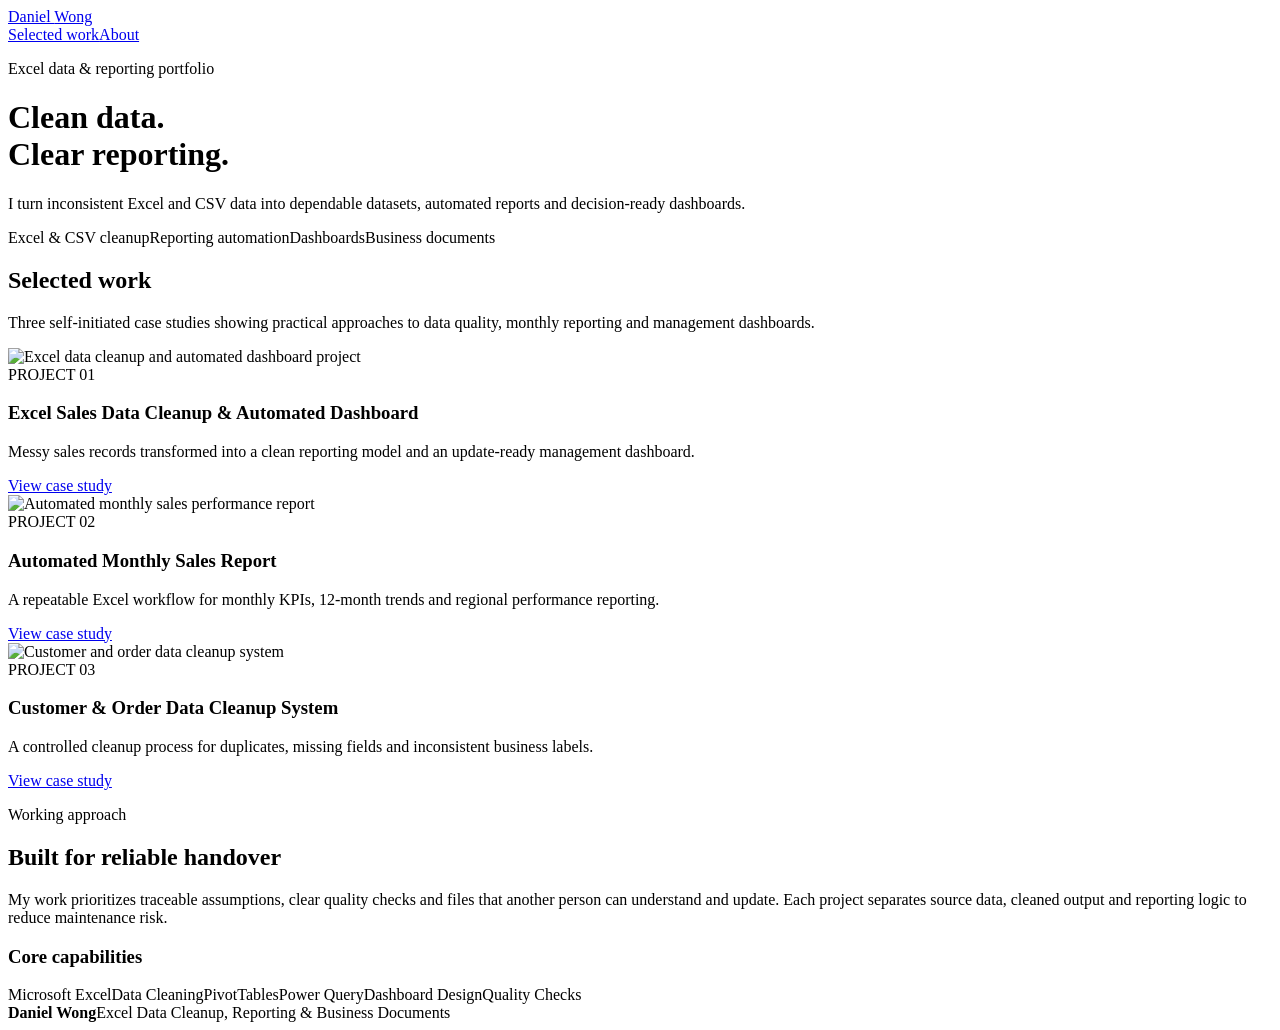
==== index.html @ c6e4399c "Create Daniel Wong portfolio site" ====
<!doctype html><html lang="en"><head><meta charset="utf-8"><meta name="viewport" content="width=device-width,initial-scale=1"><title>Daniel Wong | Excel Data & Reporting Portfolio</title><meta name="description" content="Selected Excel data cleanup, reporting automation and dashboard projects by Daniel Wong."><link rel="icon" type="image/svg+xml" href="data:image/svg+xml,%3Csvg xmlns='http://www.w3.org/2000/svg' viewBox='0 0 64 64'%3E%3Crect width='64' height='64' rx='14' fill='%230a2136'/%3E%3Cpath d='M17 16h18c9 0 15 6 15 16S44 48 35 48H17z' fill='%2329d5a1'/%3E%3Cpath d='M26 24h8c5 0 7 3 7 8s-2 8-7 8h-8z' fill='%230a2136'/%3E%3C/svg%3E"><link rel="stylesheet" href="/styles.css"></head><body><nav class="nav"><div class="shell nav-inner"><a class="brand" href="/">Daniel <span>Wong</span></a><div class="nav-links"><a href="#work">Selected work</a><a href="#about">About</a></div></div></nav><header class="hero"><div class="shell"><p class="eyebrow">Excel data &amp; reporting portfolio</p><h1>Clean data.<br>Clear reporting.</h1><p class="hero-copy">I turn inconsistent Excel and CSV data into dependable datasets, automated reports and decision-ready dashboards.</p><div class="hero-meta"><span class="pill">Excel &amp; CSV cleanup</span><span class="pill">Reporting automation</span><span class="pill">Dashboards</span><span class="pill">Business documents</span></div></div></header><main><section class="section" id="work"><div class="shell"><div class="section-head"><h2>Selected work</h2><p>Three self-initiated case studies showing practical approaches to data quality, monthly reporting and management dashboards.</p></div><div class="grid"><article class="card"><div class="card-media"><img src="/assets/project-01-excel-dashboard.png" alt="Excel data cleanup and automated dashboard project"></div><div class="card-body"><span class="card-no">PROJECT 01</span><h3>Excel Sales Data Cleanup &amp; Automated Dashboard</h3><p>Messy sales records transformed into a clean reporting model and an update-ready management dashboard.</p><a class="card-link" href="/projects/excel-data-cleanup/">View case study</a></div></article><article class="card"><div class="card-media"><img src="/assets/project-02-monthly-sales-report.png" alt="Automated monthly sales performance report"></div><div class="card-body"><span class="card-no">PROJECT 02</span><h3>Automated Monthly Sales Report</h3><p>A repeatable Excel workflow for monthly KPIs, 12-month trends and regional performance reporting.</p><a class="card-link" href="/projects/monthly-sales-report/">View case study</a></div></article><article class="card"><div class="card-media"><img src="/assets/project-03-data-cleanup.png" alt="Customer and order data cleanup system"></div><div class="card-body"><span class="card-no">PROJECT 03</span><h3>Customer &amp; Order Data Cleanup System</h3><p>A controlled cleanup process for duplicates, missing fields and inconsistent business labels.</p><a class="card-link" href="/projects/customer-order-cleanup/">View case study</a></div></article></div></div></section><section class="section" id="about"><div class="shell approach"><div class="panel"><p class="eyebrow">Working approach</p><h2>Built for reliable handover</h2><p>My work prioritizes traceable assumptions, clear quality checks and files that another person can understand and update. Each project separates source data, cleaned output and reporting logic to reduce maintenance risk.</p></div><div class="panel"><h3>Core capabilities</h3><div class="skill-list"><span class="skill">Microsoft Excel</span><span class="skill">Data Cleaning</span><span class="skill">PivotTables</span><span class="skill">Power Query</span><span class="skill">Dashboard Design</span><span class="skill">Quality Checks</span></div></div></div></section></main><footer class="footer"><div class="shell footer-inner"><strong>Daniel Wong</strong><span>Excel Data Cleanup, Reporting &amp; Business Documents</span></div></footer></body></html>
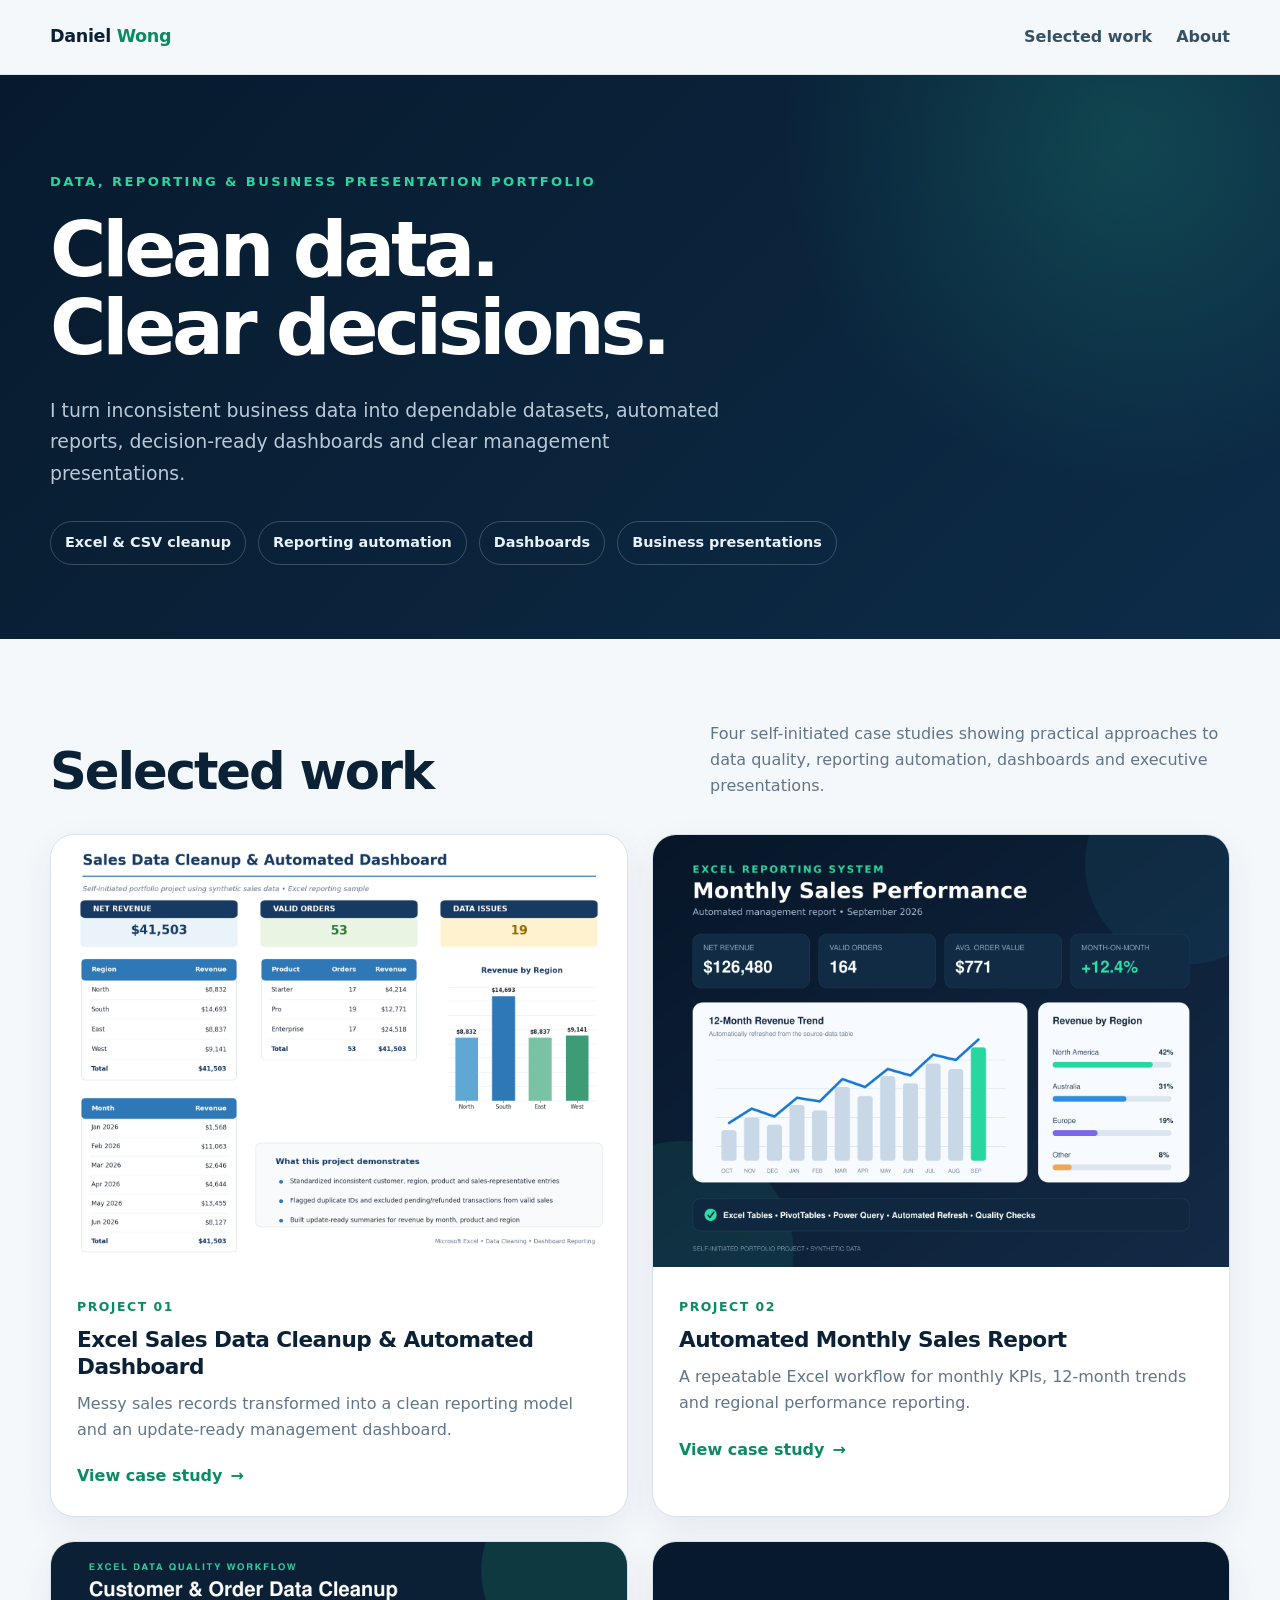
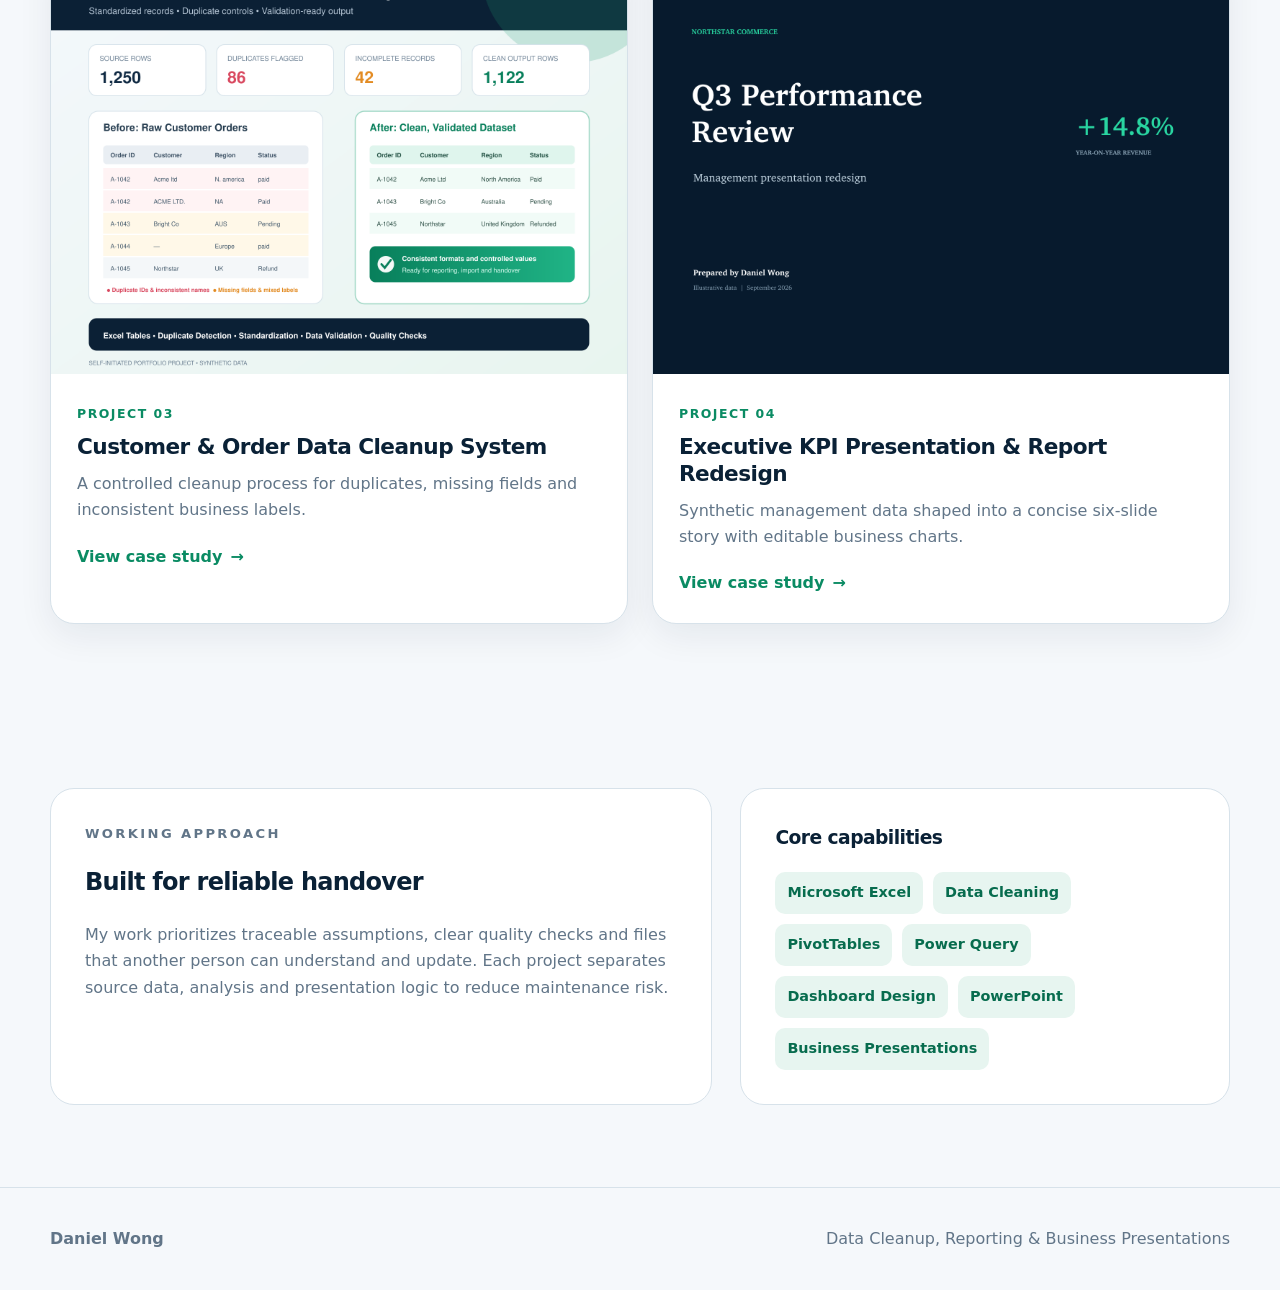
==== commit 618d1394: "Add executive presentation portfolio case study" ====
--- a/index.html
+++ b/index.html
@@ -1 +1,26 @@
-<!doctype html><html lang="en"><head><meta charset="utf-8"><meta name="viewport" content="width=device-width,initial-scale=1"><title>Daniel Wong | Excel Data & Reporting Portfolio</title><meta name="description" content="Selected Excel data cleanup, reporting automation and dashboard projects by Daniel Wong."><link rel="icon" type="image/svg+xml" href="data:image/svg+xml,%3Csvg xmlns='http://www.w3.org/2000/svg' viewBox='0 0 64 64'%3E%3Crect width='64' height='64' rx='14' fill='%230a2136'/%3E%3Cpath d='M17 16h18c9 0 15 6 15 16S44 48 35 48H17z' fill='%2329d5a1'/%3E%3Cpath d='M26 24h8c5 0 7 3 7 8s-2 8-7 8h-8z' fill='%230a2136'/%3E%3C/svg%3E"><link rel="stylesheet" href="/styles.css"></head><body><nav class="nav"><div class="shell nav-inner"><a class="brand" href="/">Daniel <span>Wong</span></a><div class="nav-links"><a href="#work">Selected work</a><a href="#about">About</a></div></div></nav><header class="hero"><div class="shell"><p class="eyebrow">Excel data &amp; reporting portfolio</p><h1>Clean data.<br>Clear reporting.</h1><p class="hero-copy">I turn inconsistent Excel and CSV data into dependable datasets, automated reports and decision-ready dashboards.</p><div class="hero-meta"><span class="pill">Excel &amp; CSV cleanup</span><span class="pill">Reporting automation</span><span class="pill">Dashboards</span><span class="pill">Business documents</span></div></div></header><main><section class="section" id="work"><div class="shell"><div class="section-head"><h2>Selected work</h2><p>Three self-initiated case studies showing practical approaches to data quality, monthly reporting and management dashboards.</p></div><div class="grid"><article class="card"><div class="card-media"><img src="/assets/project-01-excel-dashboard.png" alt="Excel data cleanup and automated dashboard project"></div><div class="card-body"><span class="card-no">PROJECT 01</span><h3>Excel Sales Data Cleanup &amp; Automated Dashboard</h3><p>Messy sales records transformed into a clean reporting model and an update-ready management dashboard.</p><a class="card-link" href="/projects/excel-data-cleanup/">View case study</a></div></article><article class="card"><div class="card-media"><img src="/assets/project-02-monthly-sales-report.png" alt="Automated monthly sales performance report"></div><div class="card-body"><span class="card-no">PROJECT 02</span><h3>Automated Monthly Sales Report</h3><p>A repeatable Excel workflow for monthly KPIs, 12-month trends and regional performance reporting.</p><a class="card-link" href="/projects/monthly-sales-report/">View case study</a></div></article><article class="card"><div class="card-media"><img src="/assets/project-03-data-cleanup.png" alt="Customer and order data cleanup system"></div><div class="card-body"><span class="card-no">PROJECT 03</span><h3>Customer &amp; Order Data Cleanup System</h3><p>A controlled cleanup process for duplicates, missing fields and inconsistent business labels.</p><a class="card-link" href="/projects/customer-order-cleanup/">View case study</a></div></article></div></div></section><section class="section" id="about"><div class="shell approach"><div class="panel"><p class="eyebrow">Working approach</p><h2>Built for reliable handover</h2><p>My work prioritizes traceable assumptions, clear quality checks and files that another person can understand and update. Each project separates source data, cleaned output and reporting logic to reduce maintenance risk.</p></div><div class="panel"><h3>Core capabilities</h3><div class="skill-list"><span class="skill">Microsoft Excel</span><span class="skill">Data Cleaning</span><span class="skill">PivotTables</span><span class="skill">Power Query</span><span class="skill">Dashboard Design</span><span class="skill">Quality Checks</span></div></div></div></section></main><footer class="footer"><div class="shell footer-inner"><strong>Daniel Wong</strong><span>Excel Data Cleanup, Reporting &amp; Business Documents</span></div></footer></body></html>
+<!doctype html>
+<html lang="en">
+<head>
+  <meta charset="utf-8">
+  <meta name="viewport" content="width=device-width,initial-scale=1">
+  <title>Daniel Wong | Data, Reporting &amp; Presentation Portfolio</title>
+  <meta name="description" content="Selected Excel data cleanup, reporting automation, dashboard and business presentation projects by Daniel Wong.">
+  <link rel="icon" type="image/svg+xml" href="data:image/svg+xml,%3Csvg xmlns='http://www.w3.org/2000/svg' viewBox='0 0 64 64'%3E%3Crect width='64' height='64' rx='14' fill='%230a2136'/%3E%3Cpath d='M17 16h18c9 0 15 6 15 16S44 48 35 48H17z' fill='%2329d5a1'/%3E%3Cpath d='M26 24h8c5 0 7 3 7 8s-2 8-7 8h-8z' fill='%230a2136'/%3E%3C/svg%3E">
+  <link rel="stylesheet" href="/styles.css">
+  <style>@media(min-width:901px){.grid{grid-template-columns:repeat(2,1fr)}}</style>
+</head>
+<body>
+  <nav class="nav"><div class="shell nav-inner"><a class="brand" href="/">Daniel <span>Wong</span></a><div class="nav-links"><a href="#work">Selected work</a><a href="#about">About</a></div></div></nav>
+  <header class="hero"><div class="shell"><p class="eyebrow">Data, reporting &amp; business presentation portfolio</p><h1>Clean data.<br>Clear decisions.</h1><p class="hero-copy">I turn inconsistent business data into dependable datasets, automated reports, decision-ready dashboards and clear management presentations.</p><div class="hero-meta"><span class="pill">Excel &amp; CSV cleanup</span><span class="pill">Reporting automation</span><span class="pill">Dashboards</span><span class="pill">Business presentations</span></div></div></header>
+  <main>
+    <section class="section" id="work"><div class="shell"><div class="section-head"><h2>Selected work</h2><p>Four self-initiated case studies showing practical approaches to data quality, reporting automation, dashboards and executive presentations.</p></div><div class="grid">
+      <article class="card"><div class="card-media"><img src="/assets/project-01-excel-dashboard.png" alt="Excel data cleanup and automated dashboard project"></div><div class="card-body"><span class="card-no">PROJECT 01</span><h3>Excel Sales Data Cleanup &amp; Automated Dashboard</h3><p>Messy sales records transformed into a clean reporting model and an update-ready management dashboard.</p><a class="card-link" href="/projects/excel-data-cleanup/">View case study</a></div></article>
+      <article class="card"><div class="card-media"><img src="/assets/project-02-monthly-sales-report.png" alt="Automated monthly sales performance report"></div><div class="card-body"><span class="card-no">PROJECT 02</span><h3>Automated Monthly Sales Report</h3><p>A repeatable Excel workflow for monthly KPIs, 12-month trends and regional performance reporting.</p><a class="card-link" href="/projects/monthly-sales-report/">View case study</a></div></article>
+      <article class="card"><div class="card-media"><img src="/assets/project-03-data-cleanup.png" alt="Customer and order data cleanup system"></div><div class="card-body"><span class="card-no">PROJECT 03</span><h3>Customer &amp; Order Data Cleanup System</h3><p>A controlled cleanup process for duplicates, missing fields and inconsistent business labels.</p><a class="card-link" href="/projects/customer-order-cleanup/">View case study</a></div></article>
+      <article class="card"><div class="card-media"><img src="/assets/project-04-executive-presentation.png" alt="Executive KPI presentation and management report redesign"></div><div class="card-body"><span class="card-no">PROJECT 04</span><h3>Executive KPI Presentation &amp; Report Redesign</h3><p>Synthetic management data shaped into a concise six-slide story with editable business charts.</p><a class="card-link" href="/projects/executive-kpi-presentation/">View case study</a></div></article>
+    </div></div></section>
+    <section class="section" id="about"><div class="shell approach"><div class="panel"><p class="eyebrow">Working approach</p><h2>Built for reliable handover</h2><p>My work prioritizes traceable assumptions, clear quality checks and files that another person can understand and update. Each project separates source data, analysis and presentation logic to reduce maintenance risk.</p></div><div class="panel"><h3>Core capabilities</h3><div class="skill-list"><span class="skill">Microsoft Excel</span><span class="skill">Data Cleaning</span><span class="skill">PivotTables</span><span class="skill">Power Query</span><span class="skill">Dashboard Design</span><span class="skill">PowerPoint</span><span class="skill">Business Presentations</span></div></div></div></section>
+  </main>
+  <footer class="footer"><div class="shell footer-inner"><strong>Daniel Wong</strong><span>Data Cleanup, Reporting &amp; Business Presentations</span></div></footer>
+</body>
+</html>
--- a/styles.css
+++ b/styles.css
@@ -0,0 +1,2 @@
+:root{--ink:#0a2136;--muted:#617588;--line:#d7e2ea;--paper:#f5f8fb;--white:#fff;--green:#0a8b63;--mint:#29d5a1;--blue:#1877d2;--orange:#e68b1e;--red:#d9485f;--shadow:0 18px 55px rgba(7,31,52,.12)}
+*{box-sizing:border-box}html{scroll-behavior:smooth}body{margin:0;background:var(--paper);color:var(--ink);font-family:Inter,ui-sans-serif,system-ui,-apple-system,BlinkMacSystemFont,"Segoe UI",sans-serif;font-size:16px;line-height:1.65}a{color:inherit}img{display:block;max-width:100%}.shell{width:min(1180px,calc(100% - 40px));margin:auto}.nav{position:sticky;top:0;z-index:10;background:rgba(245,248,251,.92);backdrop-filter:blur(16px);border-bottom:1px solid rgba(215,226,234,.85)}.nav-inner{height:74px;display:flex;align-items:center;justify-content:space-between}.brand{text-decoration:none;font-weight:800;letter-spacing:-.02em;font-size:1.1rem}.brand span{color:var(--green)}.nav-links{display:flex;gap:24px;align-items:center}.nav-links a{text-decoration:none;color:#365066;font-weight:650}.nav-links a:hover{color:var(--green)}.hero{padding:96px 0 74px;background:radial-gradient(circle at 88% 12%,rgba(41,213,161,.19),transparent 28%),linear-gradient(135deg,#071a2d,#0d2c48);color:#fff}.eyebrow{margin:0 0 18px;color:var(--mint);font-weight:800;letter-spacing:.18em;text-transform:uppercase;font-size:.82rem}.hero h1,.project-hero h1{max-width:900px;margin:0;font-size:clamp(2.7rem,6vw,5.7rem);line-height:1.02;letter-spacing:-.055em}.hero-copy{max-width:690px;margin:28px 0 0;color:#b9c9d7;font-size:1.18rem}.hero-meta{display:flex;flex-wrap:wrap;gap:12px;margin-top:32px}.pill{display:inline-flex;padding:9px 14px;border:1px solid rgba(255,255,255,.2);border-radius:999px;color:#e7f1f8;font-weight:650;font-size:.9rem}.section{padding:82px 0}.section-head{display:flex;align-items:end;justify-content:space-between;gap:30px;margin-bottom:34px}.section-head h2{margin:0;font-size:clamp(2rem,4vw,3.2rem);line-height:1.1;letter-spacing:-.04em}.section-head p{max-width:520px;margin:0;color:var(--muted)}.grid{display:grid;grid-template-columns:repeat(3,1fr);gap:24px}.card{background:var(--white);border:1px solid var(--line);border-radius:24px;overflow:hidden;box-shadow:0 12px 35px rgba(10,33,54,.07);transition:transform .2s ease,box-shadow .2s ease}.card:hover{transform:translateY(-5px);box-shadow:var(--shadow)}.card-media{aspect-ratio:4/3;overflow:hidden;background:#dbe7ef}.card-media img{width:100%;height:100%;object-fit:cover}.card-body{padding:26px}.card-no{color:var(--green);font-weight:800;letter-spacing:.12em;font-size:.78rem}.card h3{margin:8px 0 10px;font-size:1.35rem;line-height:1.24;letter-spacing:-.025em}.card p{margin:0 0 20px;color:var(--muted)}.card-link{display:inline-flex;align-items:center;gap:8px;text-decoration:none;font-weight:800;color:var(--green)}.card-link:after{content:"→";transition:transform .2s}.card-link:hover:after{transform:translateX(4px)}.approach{display:grid;grid-template-columns:1.15fr .85fr;gap:28px}.panel{background:#fff;border:1px solid var(--line);border-radius:24px;padding:34px}.panel h2,.panel h3{margin-top:0;letter-spacing:-.03em}.panel p{color:var(--muted)}.skill-list{display:flex;flex-wrap:wrap;gap:10px}.skill{padding:9px 12px;background:#e7f5f0;color:#076c4e;border-radius:10px;font-weight:750;font-size:.9rem}.footer{padding:38px 0;border-top:1px solid var(--line);color:var(--muted)}.footer-inner{display:flex;justify-content:space-between;gap:20px}.project-hero{padding:78px 0 58px;background:linear-gradient(135deg,#071a2d,#0d2c48);color:#fff}.project-hero h1{font-size:clamp(2.6rem,5.6vw,5rem)}.project-sub{max-width:760px;margin:22px 0 0;color:#bdcbd7;font-size:1.1rem}.back{display:inline-flex;margin-bottom:30px;color:var(--mint);text-decoration:none;font-weight:800}.case-wrap{padding:54px 0 86px}.case-image{border-radius:26px;overflow:hidden;box-shadow:var(--shadow);border:1px solid #c8d8e3}.stats{display:grid;grid-template-columns:repeat(4,1fr);gap:14px;margin:28px 0}.stat{background:#fff;border:1px solid var(--line);border-radius:18px;padding:22px}.stat span{display:block;color:var(--muted);font-size:.78rem;font-weight:800;letter-spacing:.08em;text-transform:uppercase}.stat strong{display:block;margin-top:7px;font-size:1.75rem;letter-spacing:-.04em}.case-grid{display:grid;grid-template-columns:1.4fr .6fr;gap:28px;margin-top:28px}.copy{background:#fff;border:1px solid var(--line);border-radius:24px;padding:38px}.copy h2{font-size:1.75rem;letter-spacing:-.035em;margin:0 0 14px}.copy h2:not(:first-child){margin-top:34px}.copy p,.copy li{color:#50677a}.copy ul{padding-left:22px}.side{display:flex;flex-direction:column;gap:18px}.download{display:block;text-align:center;padding:13px 18px;background:var(--green);color:#fff;text-decoration:none;border-radius:12px;font-weight:800}.note{padding:18px;background:#fff8e7;border:1px solid #f2d89a;border-radius:15px;color:#6f5720;font-size:.93rem}.project-nav{display:flex;justify-content:space-between;gap:18px;margin-top:30px}.project-nav a{flex:1;background:#fff;border:1px solid var(--line);border-radius:16px;padding:18px;text-decoration:none;font-weight:800}.project-nav a:last-child{text-align:right}@media(max-width:900px){.grid,.stats{grid-template-columns:1fr 1fr}.approach,.case-grid{grid-template-columns:1fr}.hero{padding-top:72px}.nav-links a:first-child{display:none}}@media(max-width:620px){.shell{width:min(100% - 26px,1180px)}.nav-inner{height:66px}.nav-links{gap:14px}.hero{padding:58px 0}.section{padding:58px 0}.section-head{display:block}.section-head p{margin-top:14px}.grid,.stats{grid-template-columns:1fr}.card-body,.panel,.copy{padding:24px}.project-hero{padding:54px 0 42px}.case-wrap{padding-top:28px}.footer-inner,.project-nav{display:block}.project-nav a{display:block;margin-top:12px;text-align:left!important}}
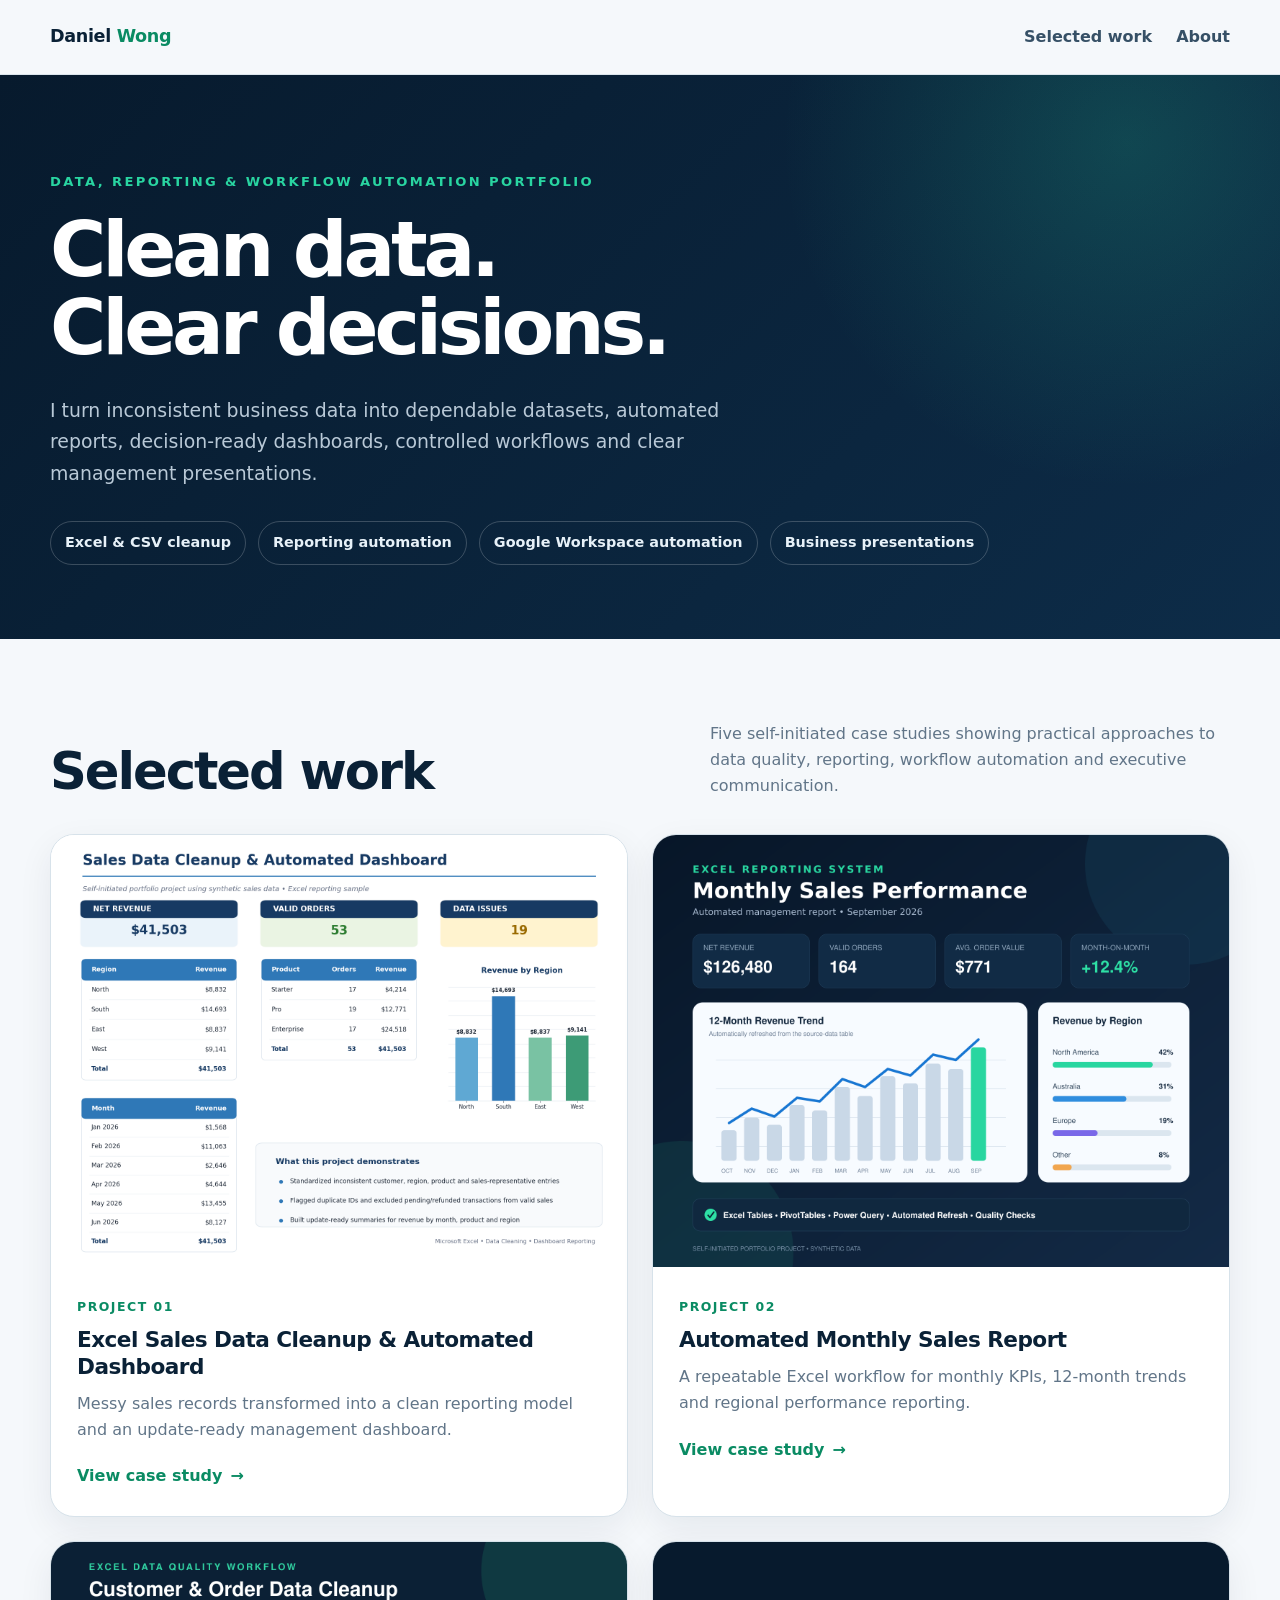
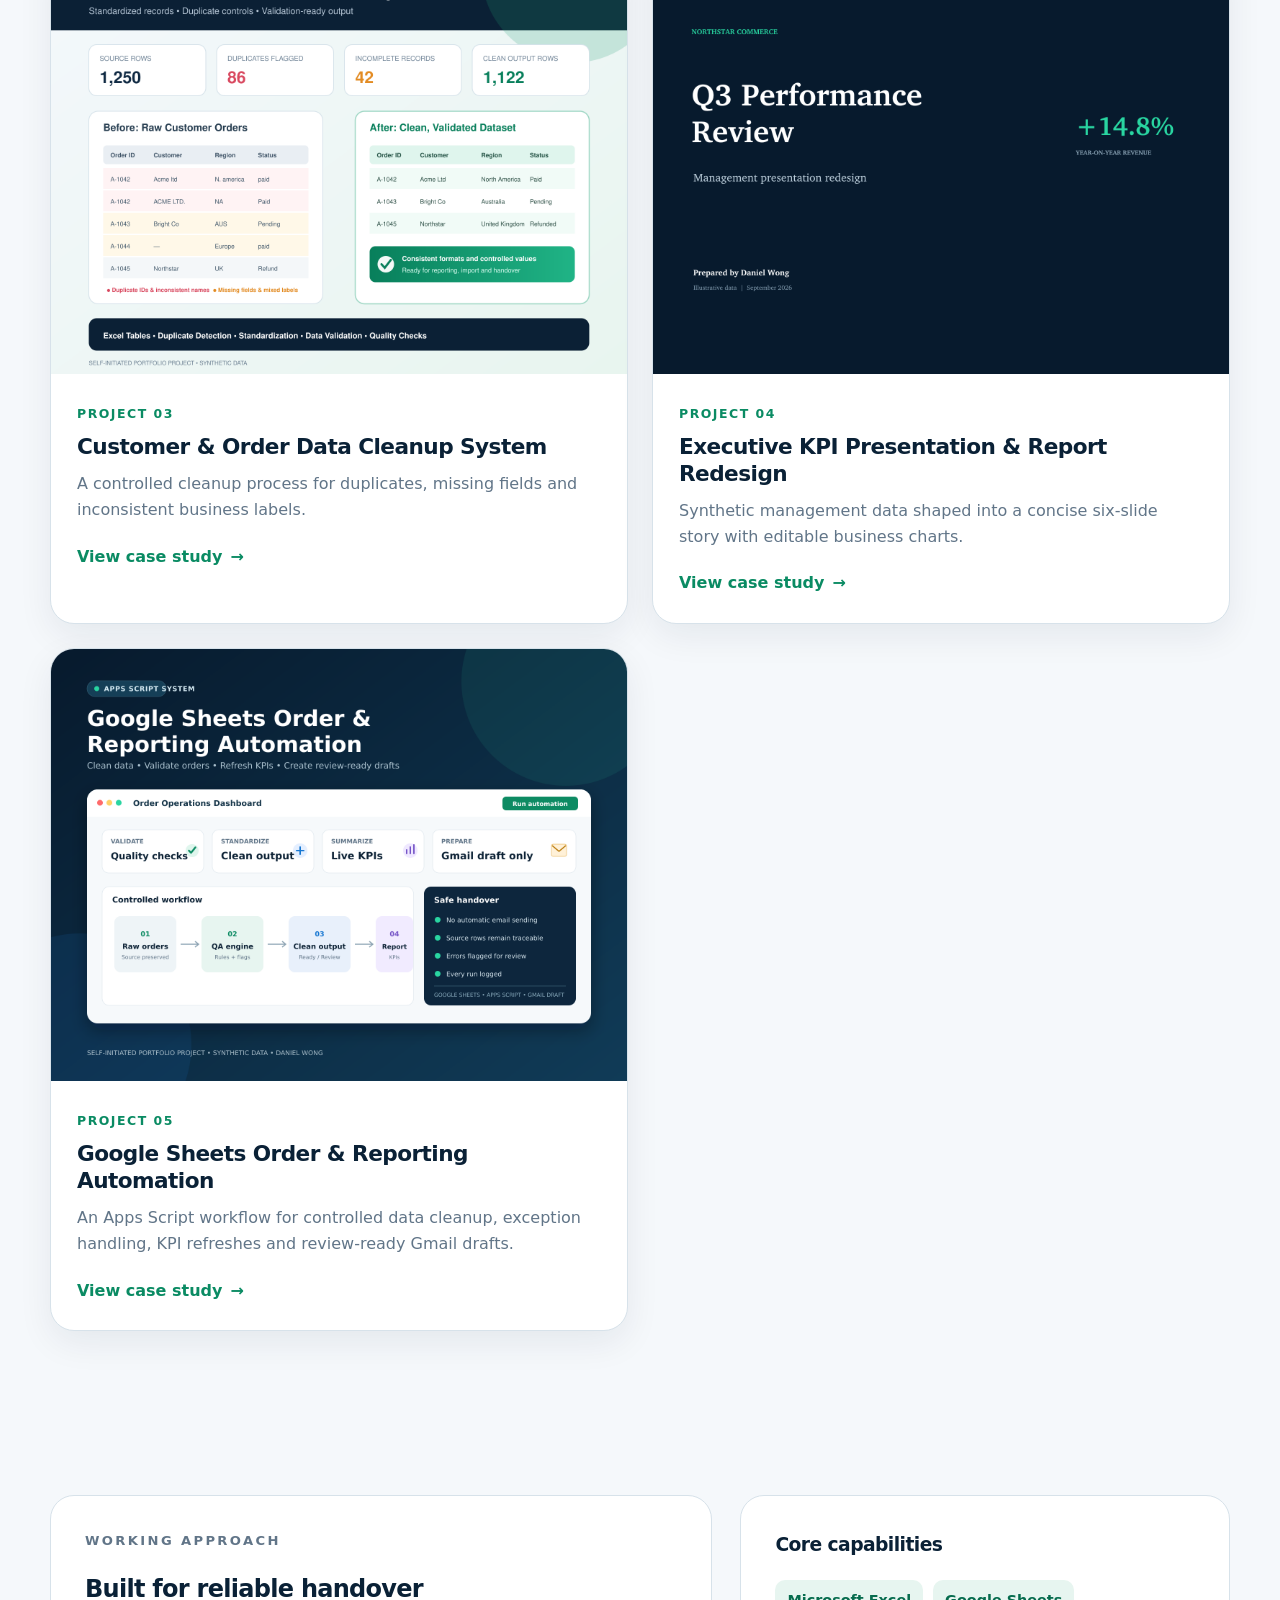
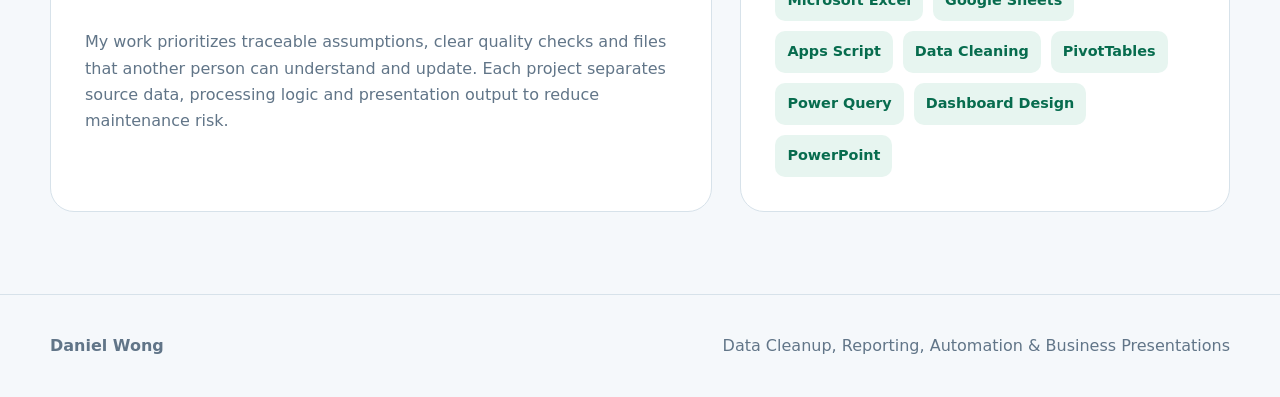
==== commit 8c4635fb: "Add Google Apps Script automation case study" ====
--- a/index.html
+++ b/index.html
@@ -3,24 +3,25 @@
 <head>
   <meta charset="utf-8">
   <meta name="viewport" content="width=device-width,initial-scale=1">
-  <title>Daniel Wong | Data, Reporting &amp; Presentation Portfolio</title>
-  <meta name="description" content="Selected Excel data cleanup, reporting automation, dashboard and business presentation projects by Daniel Wong.">
+  <title>Daniel Wong | Data, Reporting &amp; Automation Portfolio</title>
+  <meta name="description" content="Selected Excel and Google Sheets data cleanup, reporting automation, dashboard, workflow and business presentation projects by Daniel Wong.">
   <link rel="icon" type="image/svg+xml" href="data:image/svg+xml,%3Csvg xmlns='http://www.w3.org/2000/svg' viewBox='0 0 64 64'%3E%3Crect width='64' height='64' rx='14' fill='%230a2136'/%3E%3Cpath d='M17 16h18c9 0 15 6 15 16S44 48 35 48H17z' fill='%2329d5a1'/%3E%3Cpath d='M26 24h8c5 0 7 3 7 8s-2 8-7 8h-8z' fill='%230a2136'/%3E%3C/svg%3E">
   <link rel="stylesheet" href="/styles.css">
   <style>@media(min-width:901px){.grid{grid-template-columns:repeat(2,1fr)}}</style>
 </head>
 <body>
   <nav class="nav"><div class="shell nav-inner"><a class="brand" href="/">Daniel <span>Wong</span></a><div class="nav-links"><a href="#work">Selected work</a><a href="#about">About</a></div></div></nav>
-  <header class="hero"><div class="shell"><p class="eyebrow">Data, reporting &amp; business presentation portfolio</p><h1>Clean data.<br>Clear decisions.</h1><p class="hero-copy">I turn inconsistent business data into dependable datasets, automated reports, decision-ready dashboards and clear management presentations.</p><div class="hero-meta"><span class="pill">Excel &amp; CSV cleanup</span><span class="pill">Reporting automation</span><span class="pill">Dashboards</span><span class="pill">Business presentations</span></div></div></header>
+  <header class="hero"><div class="shell"><p class="eyebrow">Data, reporting &amp; workflow automation portfolio</p><h1>Clean data.<br>Clear decisions.</h1><p class="hero-copy">I turn inconsistent business data into dependable datasets, automated reports, decision-ready dashboards, controlled workflows and clear management presentations.</p><div class="hero-meta"><span class="pill">Excel &amp; CSV cleanup</span><span class="pill">Reporting automation</span><span class="pill">Google Workspace automation</span><span class="pill">Business presentations</span></div></div></header>
   <main>
-    <section class="section" id="work"><div class="shell"><div class="section-head"><h2>Selected work</h2><p>Four self-initiated case studies showing practical approaches to data quality, reporting automation, dashboards and executive presentations.</p></div><div class="grid">
+    <section class="section" id="work"><div class="shell"><div class="section-head"><h2>Selected work</h2><p>Five self-initiated case studies showing practical approaches to data quality, reporting, workflow automation and executive communication.</p></div><div class="grid">
       <article class="card"><div class="card-media"><img src="/assets/project-01-excel-dashboard.png" alt="Excel data cleanup and automated dashboard project"></div><div class="card-body"><span class="card-no">PROJECT 01</span><h3>Excel Sales Data Cleanup &amp; Automated Dashboard</h3><p>Messy sales records transformed into a clean reporting model and an update-ready management dashboard.</p><a class="card-link" href="/projects/excel-data-cleanup/">View case study</a></div></article>
       <article class="card"><div class="card-media"><img src="/assets/project-02-monthly-sales-report.png" alt="Automated monthly sales performance report"></div><div class="card-body"><span class="card-no">PROJECT 02</span><h3>Automated Monthly Sales Report</h3><p>A repeatable Excel workflow for monthly KPIs, 12-month trends and regional performance reporting.</p><a class="card-link" href="/projects/monthly-sales-report/">View case study</a></div></article>
       <article class="card"><div class="card-media"><img src="/assets/project-03-data-cleanup.png" alt="Customer and order data cleanup system"></div><div class="card-body"><span class="card-no">PROJECT 03</span><h3>Customer &amp; Order Data Cleanup System</h3><p>A controlled cleanup process for duplicates, missing fields and inconsistent business labels.</p><a class="card-link" href="/projects/customer-order-cleanup/">View case study</a></div></article>
       <article class="card"><div class="card-media"><img src="/assets/project-04-executive-presentation.png" alt="Executive KPI presentation and management report redesign"></div><div class="card-body"><span class="card-no">PROJECT 04</span><h3>Executive KPI Presentation &amp; Report Redesign</h3><p>Synthetic management data shaped into a concise six-slide story with editable business charts.</p><a class="card-link" href="/projects/executive-kpi-presentation/">View case study</a></div></article>
+      <article class="card"><div class="card-media"><img src="/assets/project-05-google-apps-script.png" alt="Google Sheets and Apps Script order workflow automation"></div><div class="card-body"><span class="card-no">PROJECT 05</span><h3>Google Sheets Order &amp; Reporting Automation</h3><p>An Apps Script workflow for controlled data cleanup, exception handling, KPI refreshes and review-ready Gmail drafts.</p><a class="card-link" href="/projects/google-apps-script-automation/">View case study</a></div></article>
     </div></div></section>
-    <section class="section" id="about"><div class="shell approach"><div class="panel"><p class="eyebrow">Working approach</p><h2>Built for reliable handover</h2><p>My work prioritizes traceable assumptions, clear quality checks and files that another person can understand and update. Each project separates source data, analysis and presentation logic to reduce maintenance risk.</p></div><div class="panel"><h3>Core capabilities</h3><div class="skill-list"><span class="skill">Microsoft Excel</span><span class="skill">Data Cleaning</span><span class="skill">PivotTables</span><span class="skill">Power Query</span><span class="skill">Dashboard Design</span><span class="skill">PowerPoint</span><span class="skill">Business Presentations</span></div></div></div></section>
+    <section class="section" id="about"><div class="shell approach"><div class="panel"><p class="eyebrow">Working approach</p><h2>Built for reliable handover</h2><p>My work prioritizes traceable assumptions, clear quality checks and files that another person can understand and update. Each project separates source data, processing logic and presentation output to reduce maintenance risk.</p></div><div class="panel"><h3>Core capabilities</h3><div class="skill-list"><span class="skill">Microsoft Excel</span><span class="skill">Google Sheets</span><span class="skill">Apps Script</span><span class="skill">Data Cleaning</span><span class="skill">PivotTables</span><span class="skill">Power Query</span><span class="skill">Dashboard Design</span><span class="skill">PowerPoint</span></div></div></div></section>
   </main>
-  <footer class="footer"><div class="shell footer-inner"><strong>Daniel Wong</strong><span>Data Cleanup, Reporting &amp; Business Presentations</span></div></footer>
+  <footer class="footer"><div class="shell footer-inner"><strong>Daniel Wong</strong><span>Data Cleanup, Reporting, Automation &amp; Business Presentations</span></div></footer>
 </body>
 </html>
